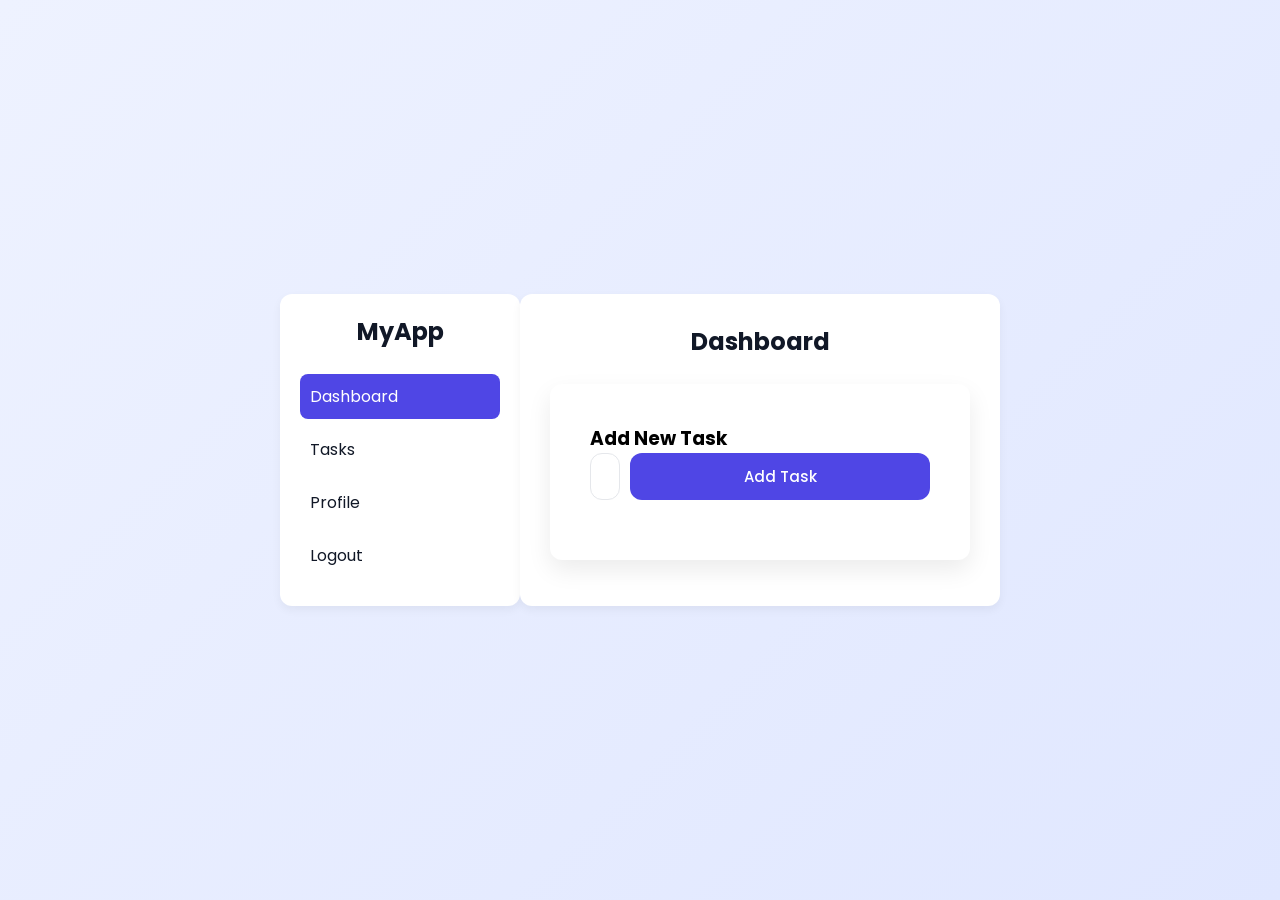
==== frontend/index.html @ 01ab54ae "Update index.html" ====
<!DOCTYPE html>
<html lang="en">
<head>
<meta charset="UTF-8" />
<meta name="viewport" content="width=device-width, initial-scale=1.0" />
<title>Task Dashboard</title>
<link rel="stylesheet" href="style.css" />
</head>

<body>

<div class="layout">

  <!-- Sidebar -->
  <aside class="sidebar">
    <h2>MyApp</h2>
    <ul>
      <li class="active" onclick="showDashboard(this)">Dashboard</li>
      <li onclick="goToTasks(this)">Tasks</li>
      <li onclick="window.location.href='profile.html'">Profile</li>
      <li onclick="logout()">Logout</li>
    </ul>
  </aside>

  <!-- Main -->
  <main class="main">

    <!-- Dashboard -->
    <section id="dashboardSection">
      <h1>Dashboard</h1>
      <div class="card">
        <h3>Add New Task</h3>
        <div class="add-task">
          <input id="taskInput" placeholder="Enter task..." />
          <button onclick="addTask()">Add Task</button>
        </div>
      </div>
      <!-- <ul id="taskList" class="task-list"><ul> -->
    </section>

    <!-- Tasks -->
    <section id="tasksSection" style="display:none;">
      <h1>My Tasks</h1>

      <div class="filters">
        <button onclick="setFilter('all')">All</button>
        <button onclick="setFilter('active')">Active</button>
        <button onclick="setFilter('completed')">Completed</button>
      </div>

      <ul id="taskList" class="task-list"></ul>
    </section>

  </main>

</div>

<script src="script.js"></script>
</body>
</html>
---- frontend/style.css ----
/* ===== PREMIUM MODERN THEME ===== */

@import url('https://fonts.googleapis.com/css2?family=Poppins:wght@300;400;500;600&display=swap');

:root {
  --primary: #4f46e5;
  --primary-dark: #4338ca;
  --bg: #f3f4f6;
  --card: #ffffff;
  --text: #111827;
  --muted: #6b7280;
  --danger: #ef4444;
  --success: #10b981;
  --radius: 12px;
}

* {
  margin: 0;
  padding: 0;
  box-sizing: border-box;
  font-family: 'Poppins', sans-serif;
}

body {
  background: linear-gradient(135deg, #eef2ff, #e0e7ff);
  min-height: 100vh;
  display: flex;
  align-items: center;
  justify-content: center;
}

/* ===== CARD ===== */
.card {
  background: var(--card);
  padding: 40px;
  width: 100%;
  max-width: 420px;
  border-radius: var(--radius);
  box-shadow: 0 10px 25px rgba(0,0,0,0.08);
  animation: fadeIn 0.4s ease;
}

@keyframes fadeIn {
  from { opacity: 0; transform: translateY(10px); }
  to { opacity: 1; transform: translateY(0); }
}

h1, h2 {
  text-align: center;
  margin-bottom: 25px;
  color: var(--text);
}

/* ===== INPUT ===== */
.input-group {
  margin-bottom: 18px;
}

input {
  width: 100%;
  padding: 12px 14px;
  border-radius: var(--radius);
  border: 1px solid #e5e7eb;
  font-size: 14px;
  transition: 0.2s;
}

input:focus {
  border-color: var(--primary);
  outline: none;
  box-shadow: 0 0 0 3px rgba(79,70,229,0.15);
}

/* ===== BUTTON ===== */
button {
  width: 100%;
  padding: 12px;
  border-radius: var(--radius);
  border: none;
  background: var(--primary);
  color: white;
  font-weight: 500;
  font-size: 15px;
  cursor: pointer;
  transition: 0.2s;
}

button:hover {
  background: var(--primary-dark);
  transform: translateY(-1px);
}

/* ===== LINKS ===== */
.link {
  text-align: center;
  margin-top: 18px;
  font-size: 14px;
  color: var(--muted);
}

.link a {
  color: var(--primary);
  text-decoration: none;
  font-weight: 500;
}

/* ===== DASHBOARD ===== */
.dashboard {
  width: 95%;
  max-width: 1100px;
  margin: auto;
}

.topbar {
  background: var(--card);
  padding: 18px 25px;
  border-radius: var(--radius);
  box-shadow: 0 4px 10px rgba(0,0,0,0.05);
  margin-bottom: 20px;
  display: flex;
  justify-content: space-between;
  align-items: center;
}

.sidebar {
  width: 220px;
  background: var(--card);
  border-radius: var(--radius);
  padding: 20px;
  box-shadow: 0 4px 10px rgba(0,0,0,0.05);
}

.sidebar li {
  list-style: none;
  padding: 10px;
  border-radius: 8px;
  cursor: pointer;
  margin-bottom: 8px;
  color: var(--text);
  transition: 0.2s;
}

.sidebar li:hover,
.sidebar .active {
  background: var(--primary);
  color: white;
}

.content {
  flex: 1;
  margin-left: 20px;
}

.layout {
  display: flex;
}

/* ===== TASK LIST ===== */
.task-input {
  display: flex;
  gap: 10px;
  margin-bottom: 20px;
}

.task-input input {
  flex: 1;
}

.task-list li {
  background: var(--card);
  padding: 12px 16px;
  border-radius: var(--radius);
  margin-bottom: 10px;
  display: flex;
  justify-content: space-between;
  align-items: center;
  box-shadow: 0 3px 6px rgba(0,0,0,0.05);
}

.completed {
  text-decoration: line-through;
  color: var(--muted);
}

/* ===== PROFILE ===== */
.profile-card {
  background: var(--card);
  padding: 25px;
  border-radius: var(--radius);
  box-shadow: 0 4px 10px rgba(0,0,0,0.05);
  max-width: 600px;
}

/* ===== UTIL ===== */
.center {
  display: flex;
  justify-content: center;
  align-items: center;
}

.mt-20 { margin-top: 20px; }
/* ===== APP LAYOUT FIX ===== */

.app {
  display: flex;
  width: 95%;
  max-width: 1200px;
  height: 90vh;
  gap: 20px;
}

/* Sidebar */
.sidebar {
  width: 240px;
  flex-shrink: 0;
}

/* Main Area */
.main {
  flex: 1;
  background: var(--card);
  border-radius: var(--radius);
  padding: 30px;
  box-shadow: 0 4px 10px rgba(0,0,0,0.05);
  overflow-y: auto;
}

/* Title */
.main h1 {
  margin-bottom: 25px;
}

/* Filters */
.filters {
  display: flex;
  gap: 10px;
  margin-bottom: 20px;
}

.filters button {
  width: auto;
  padding: 8px 16px;
  font-size: 14px;
}

/* Add Task Section */
.add-task {
  display: flex;
  gap: 10px;
  margin-bottom: 20px;
}

.add-task input {
  flex: 1;
}

/* Task List */
.task-list {
  list-style: none;
  padding: 0;
}
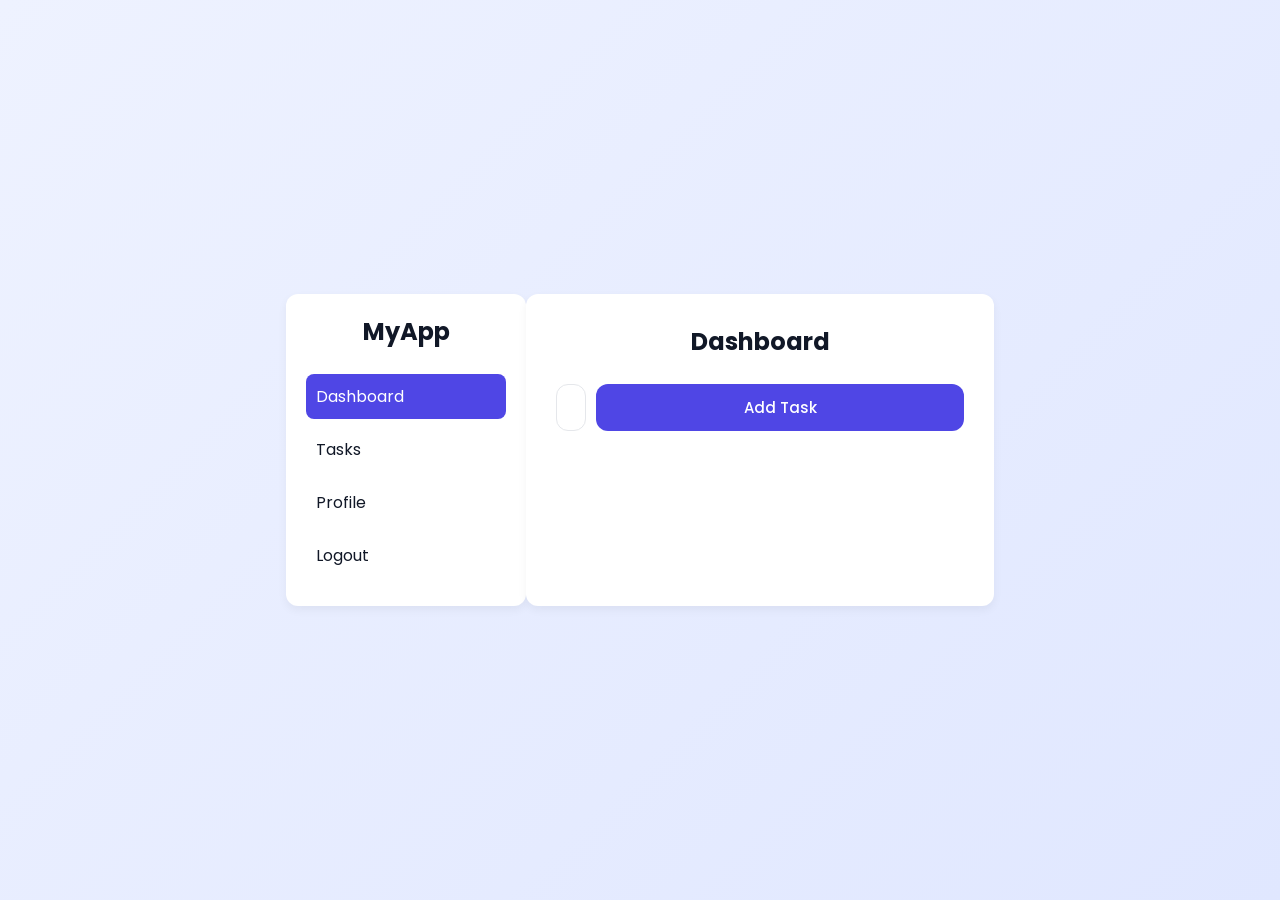
==== commit 9dab56dd: "Update index.html" ====
--- a/frontend/index.html
+++ b/frontend/index.html
@@ -15,28 +15,32 @@
   <aside class="sidebar">
     <h2>MyApp</h2>
     <ul>
-      <li class="active" onclick="showDashboard(this)">Dashboard</li>
-      <li onclick="goToTasks(this)">Tasks</li>
+      <li onclick="showDashboard(this)" class="active">Dashboard</li>
+      <li onclick="showTasks(this)">Tasks</li>
       <li onclick="window.location.href='profile.html'">Profile</li>
       <li onclick="logout()">Logout</li>
     </ul>
   </aside>
 
-  <!-- Main -->
-  <main class="main">
+ <main class="main">
 
-    <!-- Dashboard -->
-    <section id="dashboardSection">
-      <h1>Dashboard</h1>
-      <div class="card">
-        <h3>Add New Task</h3>
-        <div class="add-task">
-          <input id="taskInput" placeholder="Enter task..." />
-          <button onclick="addTask()">Add Task</button>
-        </div>
-      </div>
-      <!-- <ul id="taskList" class="task-list"><ul> -->
-    </section>
+  <!-- DASHBOARD -->
+  <section id="dashboardSection">
+    <h1>Dashboard</h1>
+
+    <div class="add-task">
+      <input id="taskInput" placeholder="Enter new task..." />
+      <button onclick="addTask()">Add Task</button>
+    </div>
+  </section>
+
+  <!-- TASK LIST -->
+  <section id="tasksSection" style="display:none;">
+    <h1>My Tasks</h1>
+    <ul id="taskList" class="task-list"></ul>
+  </section>
+
+</main>
 
     <!-- Tasks -->
     <section id="tasksSection" style="display:none;">
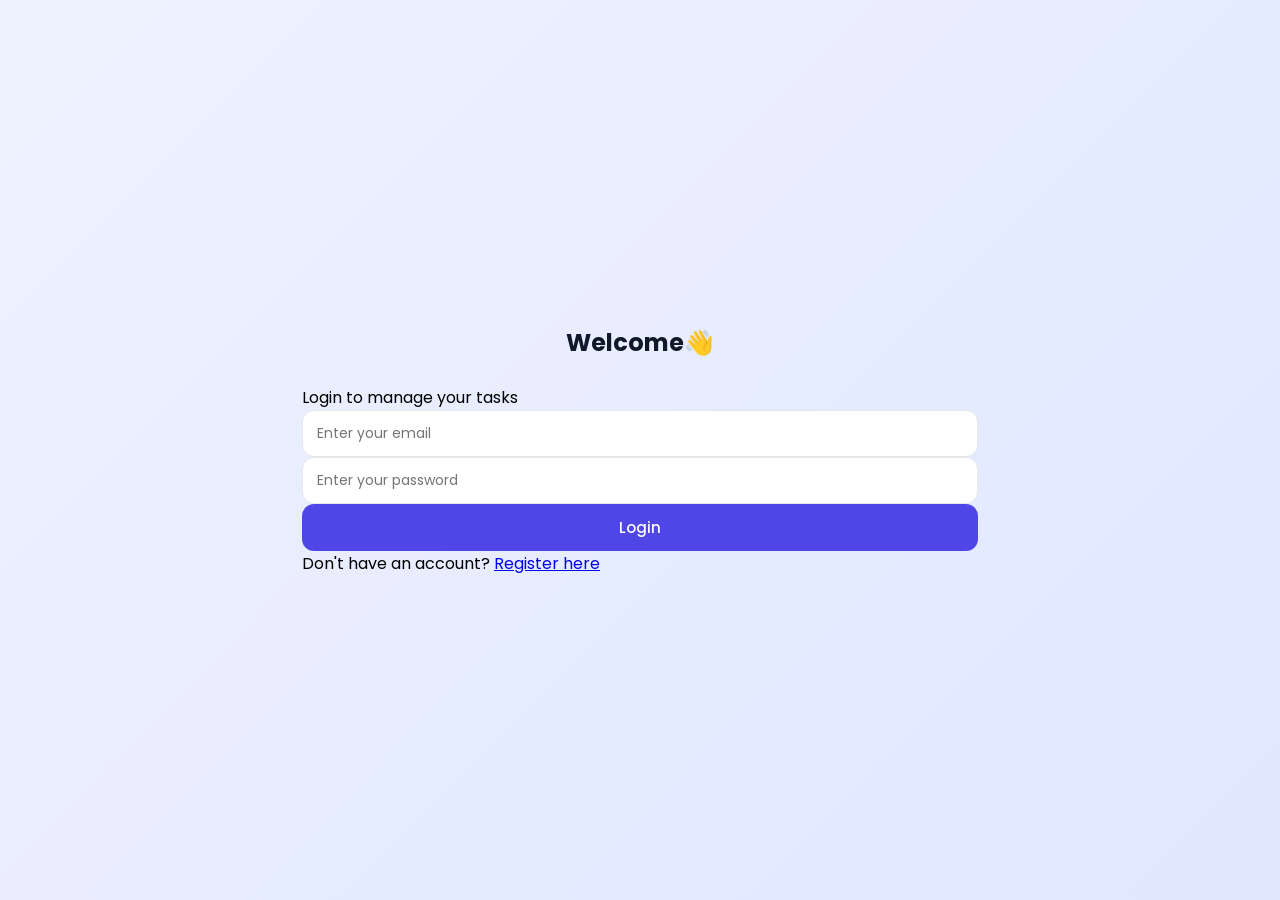
==== commit 39a047ba: "Update index.html" ====
--- a/frontend/index.html
+++ b/frontend/index.html
@@ -35,8 +35,8 @@
   </section>
 
   <!-- TASK LIST -->
-  <section id="tasksSection" style="display:none;">
-    <h1>My Tasks</h1>
+  <!-- <section id="tasksSection" style="display:none;"> -->
+    <!-- <h1>My Tasks</h1> -->
     <ul id="taskList" class="task-list"></ul>
   </section>
 
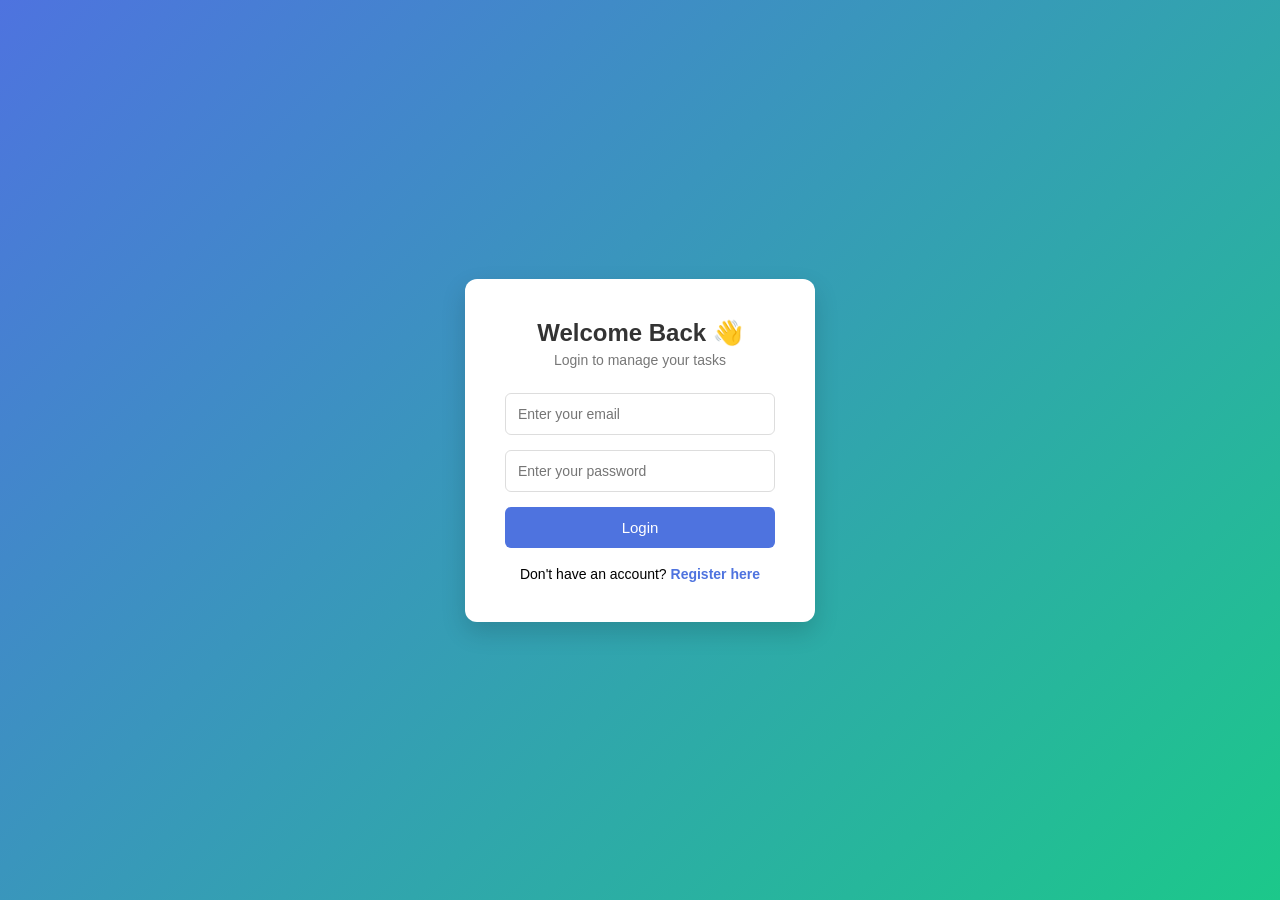
==== commit 69404b86: "Update index.html" ====
--- a/frontend/index.html
+++ b/frontend/index.html
@@ -13,12 +13,15 @@
 
   <!-- Sidebar -->
   <aside class="sidebar">
+  <!-- <section=class="content"></section> -->
     <h2>MyApp</h2>
     <ul>
       <li onclick="showDashboard(this)" class="active">Dashboard</li>
       <li onclick="showTasks(this)">Tasks</li>
       <li onclick="window.location.href='profile.html'">Profile</li>
-      <li onclick="logout()">Logout</li>
+      <li onclick="openSettings(this)">Settings</li>
+      <!-- <li onclick="logout()">Logout</li> -->
+      
     </ul>
   </aside>
 
@@ -37,7 +40,7 @@
   <!-- TASK LIST -->
   <!-- <section id="tasksSection" style="display:none;"> -->
     <!-- <h1>My Tasks</h1> -->
-    <ul id="taskList" class="task-list"></ul>
+    <!-- <ul id="taskList" class="task-list"></ul> -->
   </section>
 
 </main>
--- a/frontend/style.css
+++ b/frontend/style.css
@@ -1,261 +1,205 @@
-/* ===== PREMIUM MODERN THEME ===== */
-
-@import url('https://fonts.googleapis.com/css2?family=Poppins:wght@300;400;500;600&display=swap');
-
-:root {
-  --primary: #4f46e5;
-  --primary-dark: #4338ca;
-  --bg: #f3f4f6;
-  --card: #ffffff;
-  --text: #111827;
-  --muted: #6b7280;
-  --danger: #ef4444;
-  --success: #10b981;
-  --radius: 12px;
-}
-
-* {
+*{
+  margin:0;
+  padding:0;
+  box-sizing:border-box;
+  font-family:Segoe UI, sans-serif;
+}
+
+body{
+  background:#f5f7fb;
+}
+
+.layout{
+  display:flex;
+  min-height:100vh;
+}
+
+/* Sidebar */
+.sidebar{
+  width:220px;
+  background:#1e293b;
+  color:#fff;
+  padding:20px;
+}
+
+.sidebar h2{
+  margin-bottom:30px;
+}
+
+.sidebar ul{
+  list-style:none;
+}
+
+.sidebar li{
+  padding:12px;
+  border-radius:6px;
+  cursor:pointer;
+  margin-bottom:10px;
+}
+
+.sidebar li:hover,
+.sidebar .active{
+  background:#3b82f6;
+}
+
+/* Main */
+.main{
+  flex:1;
+  padding:40px;
+}
+
+h1{
+  margin-bottom:20px;
+}
+
+/* Card */
+.card{
+  background:#fff;
+  padding:25px;
+  border-radius:10px;
+  box-shadow:0 2px 8px rgba(0,0,0,0.08);
+  max-width:500px;
+}
+
+/* Add Task */
+.add-task{
+  display:flex;
+  gap:10px;
+  margin-top:15px;
+}
+
+.add-task input{
+  flex:1;
+  padding:10px;
+  border:1px solid #ccc;
+  border-radius:6px;
+}
+
+button{
+  padding:10px 15px;
+  background:#3b82f6;
+  color:#fff;
+  border:none;
+  border-radius:6px;
+  cursor:pointer;
+}
+
+button:hover{
+  background:#2563eb;
+}
+
+/* Filters */
+.filters{
+  margin-bottom:15px;
+}
+
+.filters button{
+  margin-right:10px;
+}
+
+/* Task List */
+.task-list{
+  list-style:none;
+}
+
+.task-list li{
+  background:#fff;
+  padding:12px;
+  border-radius:6px;
+  margin-bottom:10px;
+  display:flex;
+  justify-content:space-between;
+  align-items:center;
+  box-shadow:0 1px 4px rgba(0,0,0,0.08);
+}
+
+.completed{
+  text-decoration:line-through;
+  color:gray;
+}
+
+/* ===== AUTH PAGES ===== */
+
+.auth-body {
   margin: 0;
-  padding: 0;
-  box-sizing: border-box;
-  font-family: 'Poppins', sans-serif;
-}
-
-body {
-  background: linear-gradient(135deg, #eef2ff, #e0e7ff);
-  min-height: 100vh;
-  display: flex;
-  align-items: center;
-  justify-content: center;
-}
-
-/* ===== CARD ===== */
-.card {
-  background: var(--card);
-  padding: 40px;
-  width: 100%;
-  max-width: 420px;
-  border-radius: var(--radius);
-  box-shadow: 0 10px 25px rgba(0,0,0,0.08);
-  animation: fadeIn 0.4s ease;
-}
-
-@keyframes fadeIn {
-  from { opacity: 0; transform: translateY(10px); }
-  to { opacity: 1; transform: translateY(0); }
-}
-
-h1, h2 {
-  text-align: center;
-  margin-bottom: 25px;
-  color: var(--text);
-}
-
-/* ===== INPUT ===== */
-.input-group {
-  margin-bottom: 18px;
-}
-
-input {
-  width: 100%;
-  padding: 12px 14px;
-  border-radius: var(--radius);
-  border: 1px solid #e5e7eb;
-  font-size: 14px;
-  transition: 0.2s;
-}
-
-input:focus {
-  border-color: var(--primary);
-  outline: none;
-  box-shadow: 0 0 0 3px rgba(79,70,229,0.15);
-}
-
-/* ===== BUTTON ===== */
-button {
-  width: 100%;
-  padding: 12px;
-  border-radius: var(--radius);
-  border: none;
-  background: var(--primary);
-  color: white;
-  font-weight: 500;
-  font-size: 15px;
-  cursor: pointer;
-  transition: 0.2s;
-}
-
-button:hover {
-  background: var(--primary-dark);
-  transform: translateY(-1px);
-}
-
-/* ===== LINKS ===== */
-.link {
-  text-align: center;
-  margin-top: 18px;
-  font-size: 14px;
-  color: var(--muted);
-}
-
-.link a {
-  color: var(--primary);
-  text-decoration: none;
-  font-weight: 500;
-}
-
-/* ===== DASHBOARD ===== */
-.dashboard {
-  width: 95%;
-  max-width: 1100px;
-  margin: auto;
-}
-
-.topbar {
-  background: var(--card);
-  padding: 18px 25px;
-  border-radius: var(--radius);
-  box-shadow: 0 4px 10px rgba(0,0,0,0.05);
-  margin-bottom: 20px;
-  display: flex;
-  justify-content: space-between;
-  align-items: center;
-}
-
-.sidebar {
-  width: 220px;
-  background: var(--card);
-  border-radius: var(--radius);
-  padding: 20px;
-  box-shadow: 0 4px 10px rgba(0,0,0,0.05);
-}
-
-.sidebar li {
-  list-style: none;
-  padding: 10px;
-  border-radius: 8px;
-  cursor: pointer;
-  margin-bottom: 8px;
-  color: var(--text);
-  transition: 0.2s;
-}
-
-.sidebar li:hover,
-.sidebar .active {
-  background: var(--primary);
-  color: white;
-}
-
-.content {
-  flex: 1;
-  margin-left: 20px;
-}
-
-.layout {
-  display: flex;
-}
-
-/* ===== TASK LIST ===== */
-.task-input {
-  display: flex;
-  gap: 10px;
-  margin-bottom: 20px;
-}
-
-.task-input input {
-  flex: 1;
-}
-
-.task-list li {
-  background: var(--card);
-  padding: 12px 16px;
-  border-radius: var(--radius);
-  margin-bottom: 10px;
-  display: flex;
-  justify-content: space-between;
-  align-items: center;
-  box-shadow: 0 3px 6px rgba(0,0,0,0.05);
-}
-
-.completed {
-  text-decoration: line-through;
-  color: var(--muted);
-}
-
-/* ===== PROFILE ===== */
-.profile-card {
-  background: var(--card);
-  padding: 25px;
-  border-radius: var(--radius);
-  box-shadow: 0 4px 10px rgba(0,0,0,0.05);
-  max-width: 600px;
-}
-
-/* ===== UTIL ===== */
-.center {
+  font-family: Arial, Helvetica, sans-serif;
+  background: linear-gradient(135deg, #4e73df, #1cc88a);
+  height: 100vh;
   display: flex;
   justify-content: center;
   align-items: center;
 }
 
-.mt-20 { margin-top: 20px; }
-/* ===== APP LAYOUT FIX ===== */
-
-.app {
+.auth-container {
+  width: 100%;
   display: flex;
-  width: 95%;
-  max-width: 1200px;
-  height: 90vh;
-  gap: 20px;
-}
-
-/* Sidebar */
-.sidebar {
-  width: 240px;
-  flex-shrink: 0;
-}
-
-/* Main Area */
-.main {
-  flex: 1;
-  background: var(--card);
-  border-radius: var(--radius);
-  padding: 30px;
-  box-shadow: 0 4px 10px rgba(0,0,0,0.05);
-  overflow-y: auto;
-}
-
-/* Title */
-.main h1 {
+  justify-content: center;
+  align-items: center;
+}
+
+.auth-card {
+  background: #ffffff;
+  padding: 40px;
+  width: 350px;
+  border-radius: 12px;
+  box-shadow: 0 10px 25px rgba(0,0,0,0.15);
+  text-align: center;
+}
+
+.auth-card h2 {
+  margin-bottom: 5px;
+  color: #333;
+}
+
+.subtitle {
+  color: #777;
+  font-size: 14px;
   margin-bottom: 25px;
 }
 
-/* Filters */
-.filters {
-  display: flex;
-  gap: 10px;
-  margin-bottom: 20px;
-}
-
-.filters button {
-  width: auto;
-  padding: 8px 16px;
+.auth-card input {
+  width: 100%;
+  padding: 12px;
+  margin-bottom: 15px;
+  border-radius: 6px;
+  border: 1px solid #ddd;
   font-size: 14px;
-}
-
-/* Add Task Section */
-.add-task {
-  display: flex;
-  gap: 10px;
-  margin-bottom: 20px;
-}
-
-.add-task input {
-  flex: 1;
-}
-
-/* Task List */
-.task-list {
-  list-style: none;
-  padding: 0;
-}
+  transition: border 0.3s;
+}
+
+.auth-card input:focus {
+  border-color: #4e73df;
+  outline: none;
+}
+
+.auth-card button {
+  width: 100%;
+  padding: 12px;
+  background: #4e73df;
+  border: none;
+  color: white;
+  font-size: 15px;
+  border-radius: 6px;
+  cursor: pointer;
+  transition: background 0.3s, transform 0.1s;
+}
+
+.auth-card button:hover {
+  background: #2e59d9;
+  transform: translateY(-2px);
+}
+
+.switch {
+  margin-top: 18px;
+  font-size: 14px;
+}
+
+.switch a {
+  color: #4e73df;
+  text-decoration: none;
+  font-weight: bold;
+}
+
+.switch a:hover {
+  text-decoration: underline;
+}
